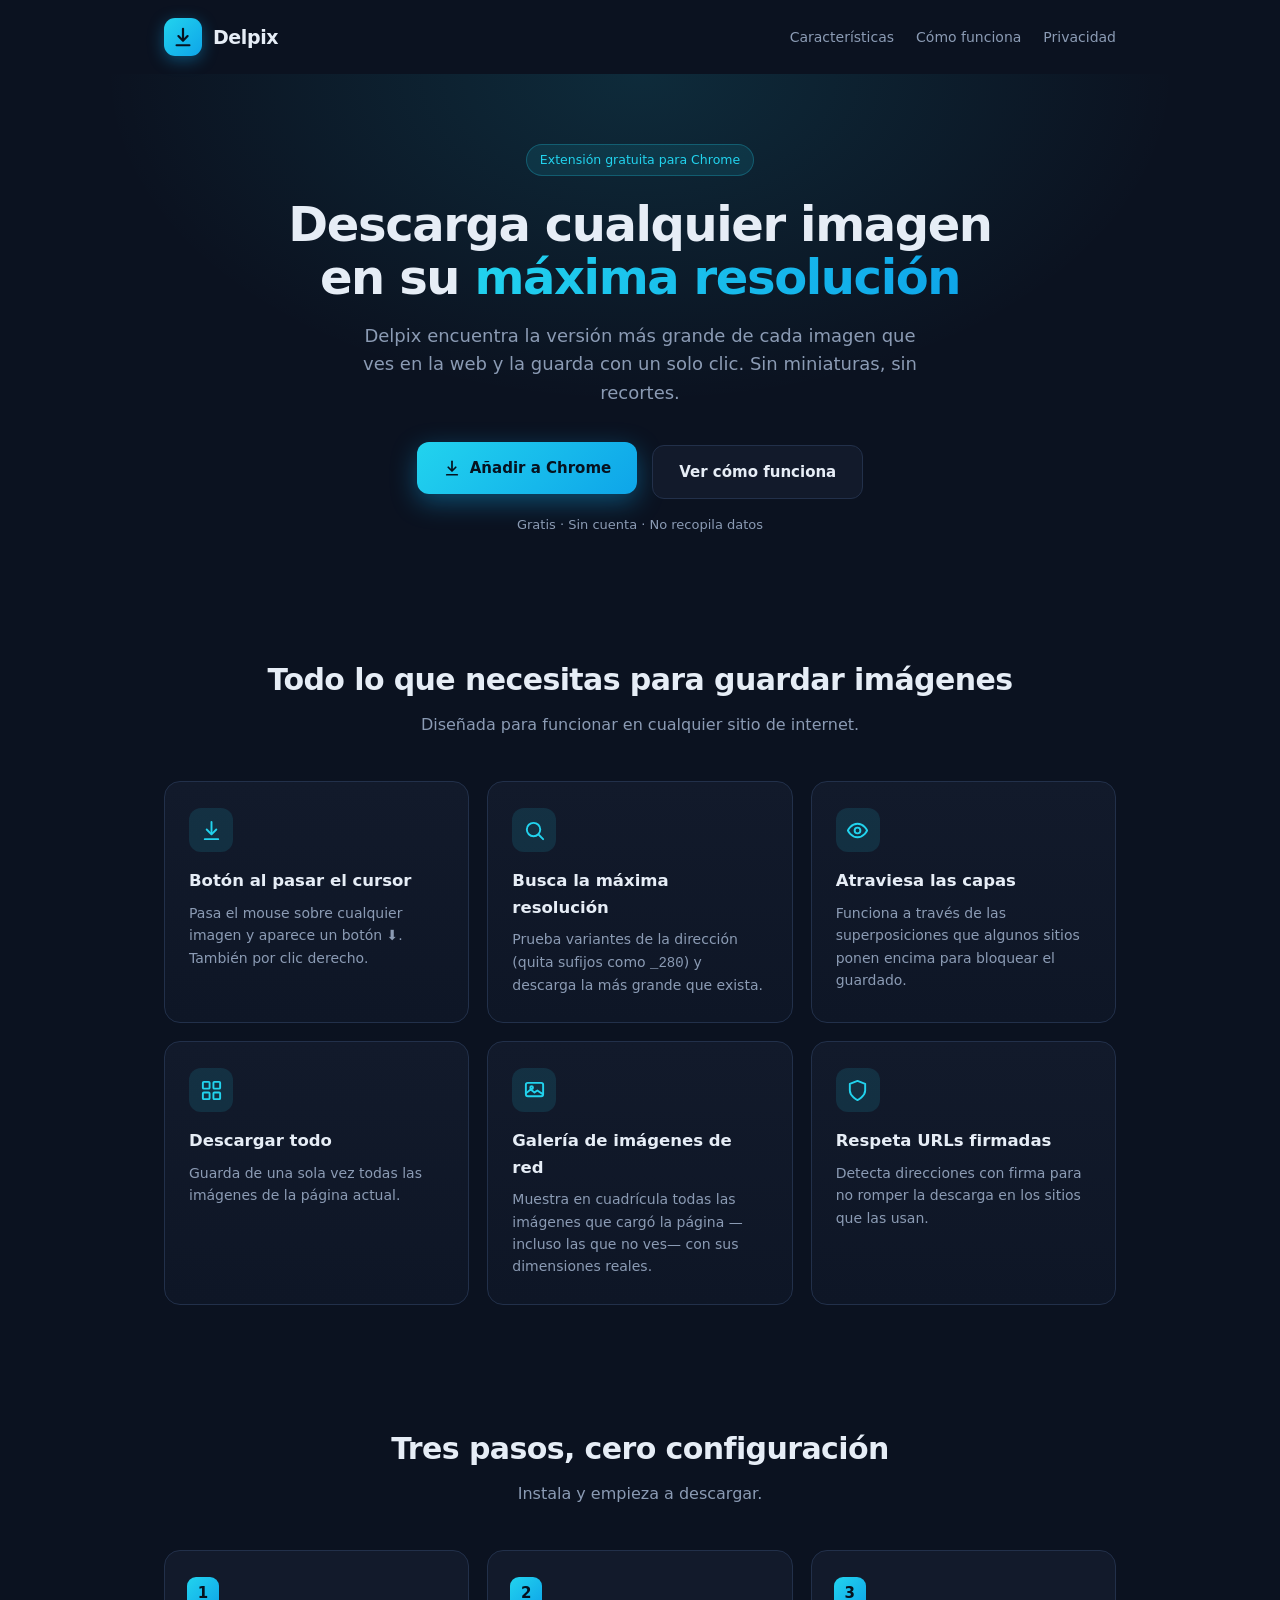
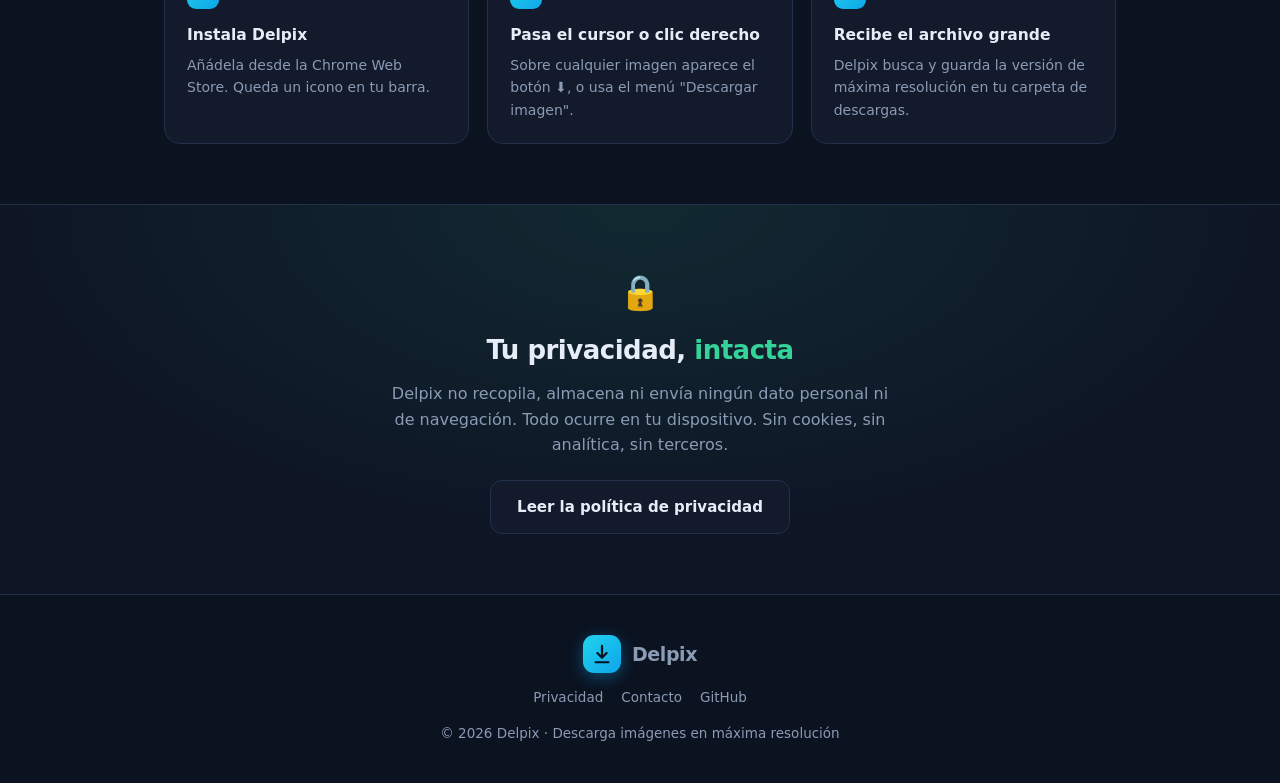
==== docs/index.html @ 4efeecce "Delpix v1.0.0 — extensión de descarga de imágenes en máxima resolución Extensión Chrome MV3 lista pa" ====
<!DOCTYPE html>
<html lang="es">
<head>
  <meta charset="utf-8">
  <meta name="viewport" content="width=device-width, initial-scale=1">
  <title>Delpix — Descarga imágenes en máxima resolución</title>
  <meta name="description" content="Delpix descarga cualquier imagen de la web en su máxima resolución con un solo clic. Extensión gratuita para Chrome.">
  <style>
    :root {
      --bg: #0b1220; --bg-2: #0e1626; --surface: #121a2b; --surface-2: #18233a;
      --border: #22304a; --text: #e6edf6; --muted: #8b9bb4;
      --accent: #22d3ee; --accent-2: #0ea5e9; --hd: #34d399;
    }
    * { box-sizing: border-box; }
    html { scroll-behavior: smooth; }
    body {
      margin: 0; font-family: system-ui, -apple-system, Segoe UI, sans-serif;
      background: var(--bg); color: var(--text); line-height: 1.6;
      -webkit-font-smoothing: antialiased;
    }
    a { color: var(--accent); text-decoration: none; }
    .wrap { max-width: 1000px; margin: 0 auto; padding: 0 24px; }

    /* Nav */
    nav {
      display: flex; align-items: center; justify-content: space-between;
      padding: 18px 24px; max-width: 1000px; margin: 0 auto;
    }
    .brand { display: flex; align-items: center; gap: 11px; }
    .logo {
      width: 38px; height: 38px; border-radius: 11px; display: grid; place-items: center;
      background: linear-gradient(135deg, var(--accent), var(--accent-2));
      box-shadow: 0 4px 16px rgba(14,165,233,0.4);
    }
    .logo svg { width: 22px; height: 22px; }
    .brand b { font-size: 19px; letter-spacing: -0.4px; }
    nav .links { display: flex; gap: 22px; align-items: center; font-size: 14px; }
    nav .links a { color: var(--muted); }
    nav .links a:hover { color: var(--text); }

    /* Hero */
    .hero {
      text-align: center; padding: 70px 24px 60px;
      background:
        radial-gradient(60% 90% at 50% 0%, rgba(34,211,238,0.13), transparent 70%),
        var(--bg);
    }
    .hero .pill {
      display: inline-block; font-size: 12.5px; color: var(--accent);
      background: rgba(34,211,238,0.1); border: 1px solid rgba(34,211,238,0.25);
      padding: 5px 13px; border-radius: 999px; margin-bottom: 22px;
    }
    .hero h1 {
      font-size: 48px; line-height: 1.1; margin: 0 auto 18px; max-width: 760px;
      letter-spacing: -1.4px; font-weight: 800;
    }
    .hero h1 .grad {
      background: linear-gradient(120deg, var(--accent), var(--accent-2));
      -webkit-background-clip: text; background-clip: text; color: transparent;
    }
    .hero p.sub {
      font-size: 18px; color: var(--muted); max-width: 560px; margin: 0 auto 34px;
    }
    .cta {
      display: inline-flex; align-items: center; gap: 9px;
      padding: 14px 26px; border-radius: 12px; font-weight: 700; font-size: 15px;
      color: #06121f; background: linear-gradient(135deg, var(--accent), var(--accent-2));
      box-shadow: 0 8px 26px rgba(14,165,233,0.4); transition: transform 0.08s, filter 0.14s;
    }
    .cta:hover { filter: brightness(1.07); transform: translateY(-1px); }
    .cta svg { width: 18px; height: 18px; }
    .cta.secondary {
      color: var(--text); background: var(--surface); border: 1px solid var(--border);
      box-shadow: none; margin-left: 10px;
    }
    .hero .note { display: block; margin-top: 16px; font-size: 13px; color: var(--muted); }

    /* Sections */
    section { padding: 60px 0; }
    .sec-title { text-align: center; font-size: 30px; letter-spacing: -0.6px; margin: 0 0 8px; }
    .sec-sub { text-align: center; color: var(--muted); margin: 0 0 44px; }

    .grid { display: grid; grid-template-columns: repeat(3, 1fr); gap: 18px; }
    .card {
      background: linear-gradient(180deg, var(--surface), var(--bg-2));
      border: 1px solid var(--border); border-radius: 16px; padding: 26px 24px;
    }
    .card .ic {
      width: 44px; height: 44px; border-radius: 12px; display: grid; place-items: center;
      background: rgba(34,211,238,0.12); margin-bottom: 16px;
    }
    .card .ic svg { width: 23px; height: 23px; stroke: var(--accent); }
    .card h3 { margin: 0 0 7px; font-size: 16.5px; }
    .card p { margin: 0; color: var(--muted); font-size: 14px; }

    /* Steps */
    .steps { display: grid; grid-template-columns: repeat(3, 1fr); gap: 18px; counter-reset: s; }
    .step { position: relative; padding: 26px 22px 22px; background: var(--surface); border: 1px solid var(--border); border-radius: 16px; }
    .step::before {
      counter-increment: s; content: counter(s);
      display: grid; place-items: center; width: 32px; height: 32px; border-radius: 9px;
      font-weight: 800; font-size: 15px; color: #06121f;
      background: linear-gradient(135deg, var(--accent), var(--accent-2)); margin-bottom: 14px;
    }
    .step h3 { margin: 0 0 6px; font-size: 15.5px; }
    .step p { margin: 0; color: var(--muted); font-size: 14px; }

    /* Privacy strip */
    .privacy-strip {
      text-align: center; background:
        radial-gradient(70% 120% at 50% 0%, rgba(52,211,153,0.1), transparent 70%), var(--bg-2);
      border-top: 1px solid var(--border); border-bottom: 1px solid var(--border);
    }
    .privacy-strip .ic { font-size: 34px; }
    .privacy-strip h2 { font-size: 26px; margin: 10px 0 10px; letter-spacing: -0.5px; }
    .privacy-strip p { color: var(--muted); max-width: 520px; margin: 0 auto 22px; }
    .badge-hd { color: var(--hd); }

    /* Footer */
    footer { padding: 40px 24px; text-align: center; color: var(--muted); font-size: 13.5px; }
    footer .brand { justify-content: center; margin-bottom: 14px; }
    footer a { color: var(--muted); }
    footer a:hover { color: var(--text); }
    footer .fl { display: flex; gap: 18px; justify-content: center; margin-bottom: 14px; }

    @media (max-width: 760px) {
      .hero h1 { font-size: 34px; }
      .grid, .steps { grid-template-columns: 1fr; }
      nav .links { display: none; }
      .cta.secondary { margin-left: 0; margin-top: 10px; }
    }
  </style>
</head>
<body>
  <nav>
    <div class="brand">
      <div class="logo">
        <svg viewBox="0 0 24 24" fill="none" stroke="#06121f" stroke-width="2.4" stroke-linecap="round" stroke-linejoin="round"><path d="M12 3v12"/><path d="M7 11l5 5 5-5"/><path d="M5 21h14"/></svg>
      </div>
      <b>Delpix</b>
    </div>
    <div class="links">
      <a href="#features">Características</a>
      <a href="#how">Cómo funciona</a>
      <a href="privacy.html">Privacidad</a>
    </div>
  </nav>

  <header class="hero">
    <span class="pill">Extensión gratuita para Chrome</span>
    <h1>Descarga cualquier imagen en su <span class="grad">máxima resolución</span></h1>
    <p class="sub">Delpix encuentra la versión más grande de cada imagen que ves en la web y la guarda con un solo clic. Sin miniaturas, sin recortes.</p>
    <a class="cta" href="#" id="cws">
      <svg viewBox="0 0 24 24" fill="none" stroke="currentColor" stroke-width="2.3" stroke-linecap="round" stroke-linejoin="round"><path d="M12 3v12"/><path d="M7 11l5 5 5-5"/><path d="M5 21h14"/></svg>
      Añadir a Chrome
    </a>
    <a class="cta secondary" href="#how">Ver cómo funciona</a>
    <span class="note">Gratis · Sin cuenta · No recopila datos</span>
  </header>

  <section id="features">
    <div class="wrap">
      <h2 class="sec-title">Todo lo que necesitas para guardar imágenes</h2>
      <p class="sec-sub">Diseñada para funcionar en cualquier sitio de internet.</p>
      <div class="grid">
        <div class="card">
          <div class="ic"><svg viewBox="0 0 24 24" fill="none" stroke-width="2" stroke-linecap="round" stroke-linejoin="round"><path d="M12 3v12"/><path d="M7 11l5 5 5-5"/><path d="M5 21h14"/></svg></div>
          <h3>Botón al pasar el cursor</h3>
          <p>Pasa el mouse sobre cualquier imagen y aparece un botón ⬇. También por clic derecho.</p>
        </div>
        <div class="card">
          <div class="ic"><svg viewBox="0 0 24 24" fill="none" stroke-width="2" stroke-linecap="round" stroke-linejoin="round"><circle cx="11" cy="11" r="7"/><path d="M21 21l-4.3-4.3"/></svg></div>
          <h3>Busca la máxima resolución</h3>
          <p>Prueba variantes de la dirección (quita sufijos como <code>_280</code>) y descarga la más grande que exista.</p>
        </div>
        <div class="card">
          <div class="ic"><svg viewBox="0 0 24 24" fill="none" stroke-width="2" stroke-linecap="round" stroke-linejoin="round"><path d="M2 12s3-7 10-7 10 7 10 7-3 7-10 7-10-7-10-7z"/><circle cx="12" cy="12" r="3"/></svg></div>
          <h3>Atraviesa las capas</h3>
          <p>Funciona a través de las superposiciones que algunos sitios ponen encima para bloquear el guardado.</p>
        </div>
        <div class="card">
          <div class="ic"><svg viewBox="0 0 24 24" fill="none" stroke-width="2" stroke-linecap="round" stroke-linejoin="round"><rect x="3" y="3" width="7" height="7" rx="1"/><rect x="14" y="3" width="7" height="7" rx="1"/><rect x="3" y="14" width="7" height="7" rx="1"/><rect x="14" y="14" width="7" height="7" rx="1"/></svg></div>
          <h3>Descargar todo</h3>
          <p>Guarda de una sola vez todas las imágenes de la página actual.</p>
        </div>
        <div class="card">
          <div class="ic"><svg viewBox="0 0 24 24" fill="none" stroke-width="2" stroke-linecap="round" stroke-linejoin="round"><rect x="3" y="4" width="18" height="14" rx="2"/><path d="M3 15l5-4 4 3 3-2 6 4"/><circle cx="9" cy="9" r="1.4"/></svg></div>
          <h3>Galería de imágenes de red</h3>
          <p>Muestra en cuadrícula todas las imágenes que cargó la página —incluso las que no ves— con sus dimensiones reales.</p>
        </div>
        <div class="card">
          <div class="ic"><svg viewBox="0 0 24 24" fill="none" stroke-width="2" stroke-linecap="round" stroke-linejoin="round"><path d="M12 22s8-4 8-10V5l-8-3-8 3v7c0 6 8 10 8 10z"/></svg></div>
          <h3>Respeta URLs firmadas</h3>
          <p>Detecta direcciones con firma para no romper la descarga en los sitios que las usan.</p>
        </div>
      </div>
    </div>
  </section>

  <section id="how">
    <div class="wrap">
      <h2 class="sec-title">Tres pasos, cero configuración</h2>
      <p class="sec-sub">Instala y empieza a descargar.</p>
      <div class="steps">
        <div class="step">
          <h3>Instala Delpix</h3>
          <p>Añádela desde la Chrome Web Store. Queda un icono en tu barra.</p>
        </div>
        <div class="step">
          <h3>Pasa el cursor o clic derecho</h3>
          <p>Sobre cualquier imagen aparece el botón ⬇, o usa el menú "Descargar imagen".</p>
        </div>
        <div class="step">
          <h3>Recibe el archivo grande</h3>
          <p>Delpix busca y guarda la versión de máxima resolución en tu carpeta de descargas.</p>
        </div>
      </div>
    </div>
  </section>

  <section class="privacy-strip">
    <div class="wrap">
      <div class="ic">🔒</div>
      <h2>Tu privacidad, <span class="badge-hd">intacta</span></h2>
      <p>Delpix no recopila, almacena ni envía ningún dato personal ni de navegación. Todo ocurre en tu dispositivo. Sin cookies, sin analítica, sin terceros.</p>
      <a class="cta secondary" href="privacy.html" style="margin-left:0;">Leer la política de privacidad</a>
    </div>
  </section>

  <footer>
    <div class="brand">
      <div class="logo">
        <svg viewBox="0 0 24 24" fill="none" stroke="#06121f" stroke-width="2.4" stroke-linecap="round" stroke-linejoin="round"><path d="M12 3v12"/><path d="M7 11l5 5 5-5"/><path d="M5 21h14"/></svg>
      </div>
      <b>Delpix</b>
    </div>
    <div class="fl">
      <a href="privacy.html">Privacidad</a>
      <a href="mailto:richardo.delfin94@gmail.com">Contacto</a>
      <a href="https://github.com/odrac94/delpix">GitHub</a>
    </div>
    <div>© 2026 Delpix · Descarga imágenes en máxima resolución</div>
  </footer>
</body>
</html>
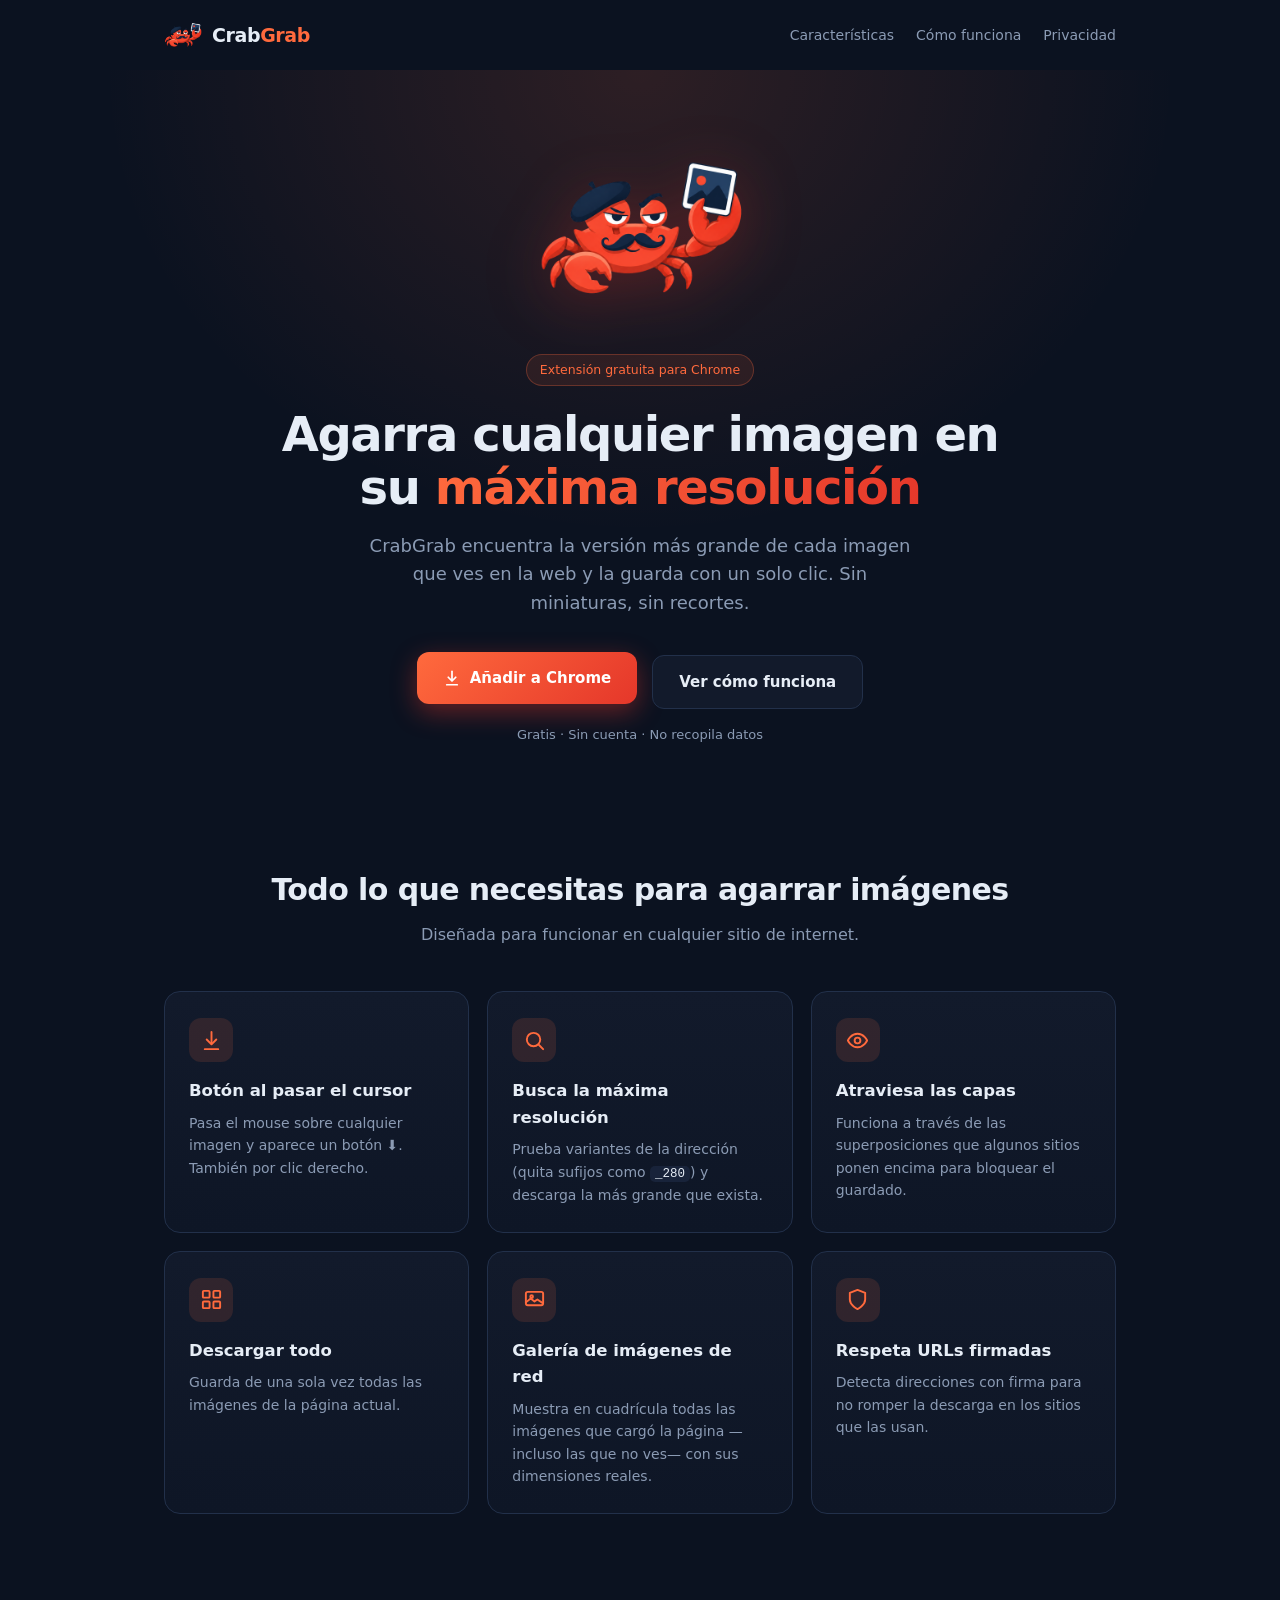
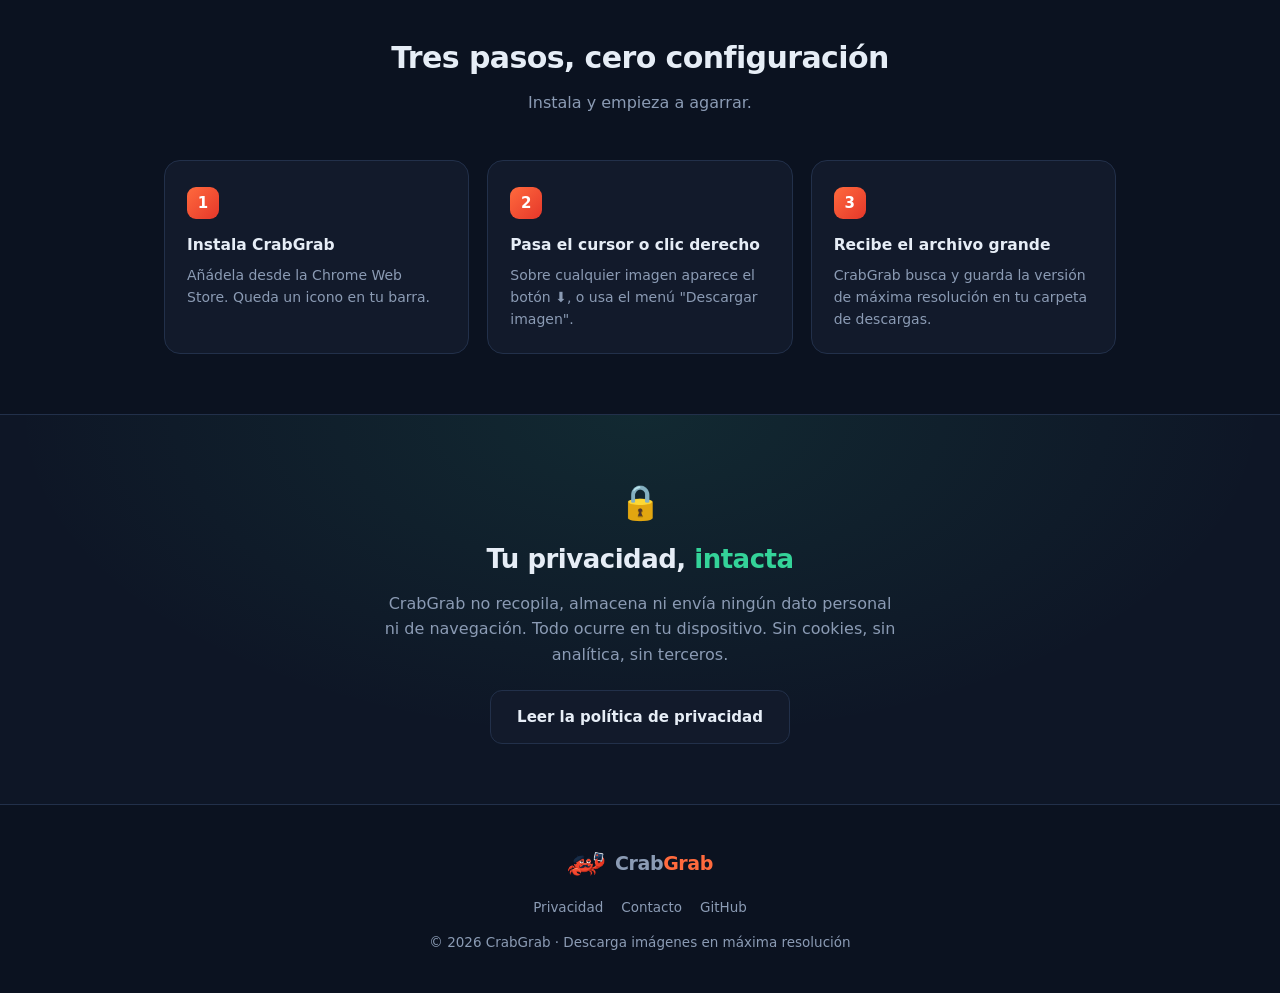
==== commit abc72d02: "Rebrand Delpix a CrabGrab: nombre, paleta rojo/coral, iconos de cangrejo y URLs del repo Co-Authored" ====
--- a/docs/index.html
+++ b/docs/index.html
@@ -3,13 +3,13 @@
 <head>
   <meta charset="utf-8">
   <meta name="viewport" content="width=device-width, initial-scale=1">
-  <title>Delpix — Descarga imágenes en máxima resolución</title>
-  <meta name="description" content="Delpix descarga cualquier imagen de la web en su máxima resolución con un solo clic. Extensión gratuita para Chrome.">
+  <title>CrabGrab — Descarga imágenes en máxima resolución</title>
+  <meta name="description" content="CrabGrab descarga cualquier imagen de la web en su máxima resolución con un solo clic. Extensión gratuita para Chrome.">
   <style>
     :root {
       --bg: #0b1220; --bg-2: #0e1626; --surface: #121a2b; --surface-2: #18233a;
       --border: #22304a; --text: #e6edf6; --muted: #8b9bb4;
-      --accent: #22d3ee; --accent-2: #0ea5e9; --hd: #34d399;
+      --accent: #ff6a3d; --accent-2: #e5372a; --hd: #34d399;
     }
     * { box-sizing: border-box; }
     html { scroll-behavior: smooth; }
@@ -24,34 +24,31 @@
     /* Nav */
     nav {
       display: flex; align-items: center; justify-content: space-between;
-      padding: 18px 24px; max-width: 1000px; margin: 0 auto;
-    }
-    .brand { display: flex; align-items: center; gap: 11px; }
-    .logo {
-      width: 38px; height: 38px; border-radius: 11px; display: grid; place-items: center;
-      background: linear-gradient(135deg, var(--accent), var(--accent-2));
-      box-shadow: 0 4px 16px rgba(14,165,233,0.4);
-    }
-    .logo svg { width: 22px; height: 22px; }
+      padding: 16px 24px; max-width: 1000px; margin: 0 auto;
+    }
+    .brand { display: flex; align-items: center; gap: 10px; }
+    .brand img { width: 38px; height: 38px; display: block; }
     .brand b { font-size: 19px; letter-spacing: -0.4px; }
+    .brand b .g { color: var(--accent); }
     nav .links { display: flex; gap: 22px; align-items: center; font-size: 14px; }
     nav .links a { color: var(--muted); }
     nav .links a:hover { color: var(--text); }
 
     /* Hero */
     .hero {
-      text-align: center; padding: 70px 24px 60px;
+      text-align: center; padding: 54px 24px 60px;
       background:
-        radial-gradient(60% 90% at 50% 0%, rgba(34,211,238,0.13), transparent 70%),
+        radial-gradient(60% 90% at 50% 0%, rgba(255,106,61,0.14), transparent 70%),
         var(--bg);
     }
+    .hero .heroimg { width: 210px; max-width: 62%; height: auto; margin: 0 auto 20px; display: block; filter: drop-shadow(0 12px 30px rgba(229,55,42,0.28)); }
     .hero .pill {
       display: inline-block; font-size: 12.5px; color: var(--accent);
-      background: rgba(34,211,238,0.1); border: 1px solid rgba(34,211,238,0.25);
+      background: rgba(255,106,61,0.1); border: 1px solid rgba(255,106,61,0.28);
       padding: 5px 13px; border-radius: 999px; margin-bottom: 22px;
     }
     .hero h1 {
-      font-size: 48px; line-height: 1.1; margin: 0 auto 18px; max-width: 760px;
+      font-size: 48px; line-height: 1.1; margin: 0 auto 18px; max-width: 780px;
       letter-spacing: -1.4px; font-weight: 800;
     }
     .hero h1 .grad {
@@ -64,8 +61,8 @@
     .cta {
       display: inline-flex; align-items: center; gap: 9px;
       padding: 14px 26px; border-radius: 12px; font-weight: 700; font-size: 15px;
-      color: #06121f; background: linear-gradient(135deg, var(--accent), var(--accent-2));
-      box-shadow: 0 8px 26px rgba(14,165,233,0.4); transition: transform 0.08s, filter 0.14s;
+      color: #fff; background: linear-gradient(135deg, var(--accent), var(--accent-2));
+      box-shadow: 0 8px 26px rgba(229,55,42,0.42); transition: transform 0.08s, filter 0.14s;
     }
     .cta:hover { filter: brightness(1.07); transform: translateY(-1px); }
     .cta svg { width: 18px; height: 18px; }
@@ -87,11 +84,12 @@
     }
     .card .ic {
       width: 44px; height: 44px; border-radius: 12px; display: grid; place-items: center;
-      background: rgba(34,211,238,0.12); margin-bottom: 16px;
+      background: rgba(255,106,61,0.13); margin-bottom: 16px;
     }
     .card .ic svg { width: 23px; height: 23px; stroke: var(--accent); }
     .card h3 { margin: 0 0 7px; font-size: 16.5px; }
     .card p { margin: 0; color: var(--muted); font-size: 14px; }
+    .card code { background: var(--surface-2); padding: 1px 5px; border-radius: 5px; font-size: 12.5px; color: var(--text); }
 
     /* Steps */
     .steps { display: grid; grid-template-columns: repeat(3, 1fr); gap: 18px; counter-reset: s; }
@@ -99,7 +97,7 @@
     .step::before {
       counter-increment: s; content: counter(s);
       display: grid; place-items: center; width: 32px; height: 32px; border-radius: 9px;
-      font-weight: 800; font-size: 15px; color: #06121f;
+      font-weight: 800; font-size: 15px; color: #fff;
       background: linear-gradient(135deg, var(--accent), var(--accent-2)); margin-bottom: 14px;
     }
     .step h3 { margin: 0 0 6px; font-size: 15.5px; }
@@ -134,10 +132,8 @@
 <body>
   <nav>
     <div class="brand">
-      <div class="logo">
-        <svg viewBox="0 0 24 24" fill="none" stroke="#06121f" stroke-width="2.4" stroke-linecap="round" stroke-linejoin="round"><path d="M12 3v12"/><path d="M7 11l5 5 5-5"/><path d="M5 21h14"/></svg>
-      </div>
-      <b>Delpix</b>
+      <img src="crab.png" alt="CrabGrab">
+      <b>Crab<span class="g">Grab</span></b>
     </div>
     <div class="links">
       <a href="#features">Características</a>
@@ -147,9 +143,10 @@
   </nav>
 
   <header class="hero">
+    <img class="heroimg" src="crab.png" alt="CrabGrab">
     <span class="pill">Extensión gratuita para Chrome</span>
-    <h1>Descarga cualquier imagen en su <span class="grad">máxima resolución</span></h1>
-    <p class="sub">Delpix encuentra la versión más grande de cada imagen que ves en la web y la guarda con un solo clic. Sin miniaturas, sin recortes.</p>
+    <h1>Agarra cualquier imagen en su <span class="grad">máxima resolución</span></h1>
+    <p class="sub">CrabGrab encuentra la versión más grande de cada imagen que ves en la web y la guarda con un solo clic. Sin miniaturas, sin recortes.</p>
     <a class="cta" href="#" id="cws">
       <svg viewBox="0 0 24 24" fill="none" stroke="currentColor" stroke-width="2.3" stroke-linecap="round" stroke-linejoin="round"><path d="M12 3v12"/><path d="M7 11l5 5 5-5"/><path d="M5 21h14"/></svg>
       Añadir a Chrome
@@ -160,7 +157,7 @@
 
   <section id="features">
     <div class="wrap">
-      <h2 class="sec-title">Todo lo que necesitas para guardar imágenes</h2>
+      <h2 class="sec-title">Todo lo que necesitas para agarrar imágenes</h2>
       <p class="sec-sub">Diseñada para funcionar en cualquier sitio de internet.</p>
       <div class="grid">
         <div class="card">
@@ -200,10 +197,10 @@
   <section id="how">
     <div class="wrap">
       <h2 class="sec-title">Tres pasos, cero configuración</h2>
-      <p class="sec-sub">Instala y empieza a descargar.</p>
+      <p class="sec-sub">Instala y empieza a agarrar.</p>
       <div class="steps">
         <div class="step">
-          <h3>Instala Delpix</h3>
+          <h3>Instala CrabGrab</h3>
           <p>Añádela desde la Chrome Web Store. Queda un icono en tu barra.</p>
         </div>
         <div class="step">
@@ -212,7 +209,7 @@
         </div>
         <div class="step">
           <h3>Recibe el archivo grande</h3>
-          <p>Delpix busca y guarda la versión de máxima resolución en tu carpeta de descargas.</p>
+          <p>CrabGrab busca y guarda la versión de máxima resolución en tu carpeta de descargas.</p>
         </div>
       </div>
     </div>
@@ -222,24 +219,22 @@
     <div class="wrap">
       <div class="ic">🔒</div>
       <h2>Tu privacidad, <span class="badge-hd">intacta</span></h2>
-      <p>Delpix no recopila, almacena ni envía ningún dato personal ni de navegación. Todo ocurre en tu dispositivo. Sin cookies, sin analítica, sin terceros.</p>
+      <p>CrabGrab no recopila, almacena ni envía ningún dato personal ni de navegación. Todo ocurre en tu dispositivo. Sin cookies, sin analítica, sin terceros.</p>
       <a class="cta secondary" href="privacy.html" style="margin-left:0;">Leer la política de privacidad</a>
     </div>
   </section>
 
   <footer>
     <div class="brand">
-      <div class="logo">
-        <svg viewBox="0 0 24 24" fill="none" stroke="#06121f" stroke-width="2.4" stroke-linecap="round" stroke-linejoin="round"><path d="M12 3v12"/><path d="M7 11l5 5 5-5"/><path d="M5 21h14"/></svg>
-      </div>
-      <b>Delpix</b>
+      <img src="crab.png" alt="CrabGrab">
+      <b>Crab<span class="g">Grab</span></b>
     </div>
     <div class="fl">
       <a href="privacy.html">Privacidad</a>
       <a href="mailto:richardo.delfin94@gmail.com">Contacto</a>
-      <a href="https://github.com/odrac94/delpix">GitHub</a>
-    </div>
-    <div>© 2026 Delpix · Descarga imágenes en máxima resolución</div>
+      <a href="https://github.com/odrac94/crabgrab">GitHub</a>
+    </div>
+    <div>© 2026 CrabGrab · Descarga imágenes en máxima resolución</div>
   </footer>
 </body>
 </html>
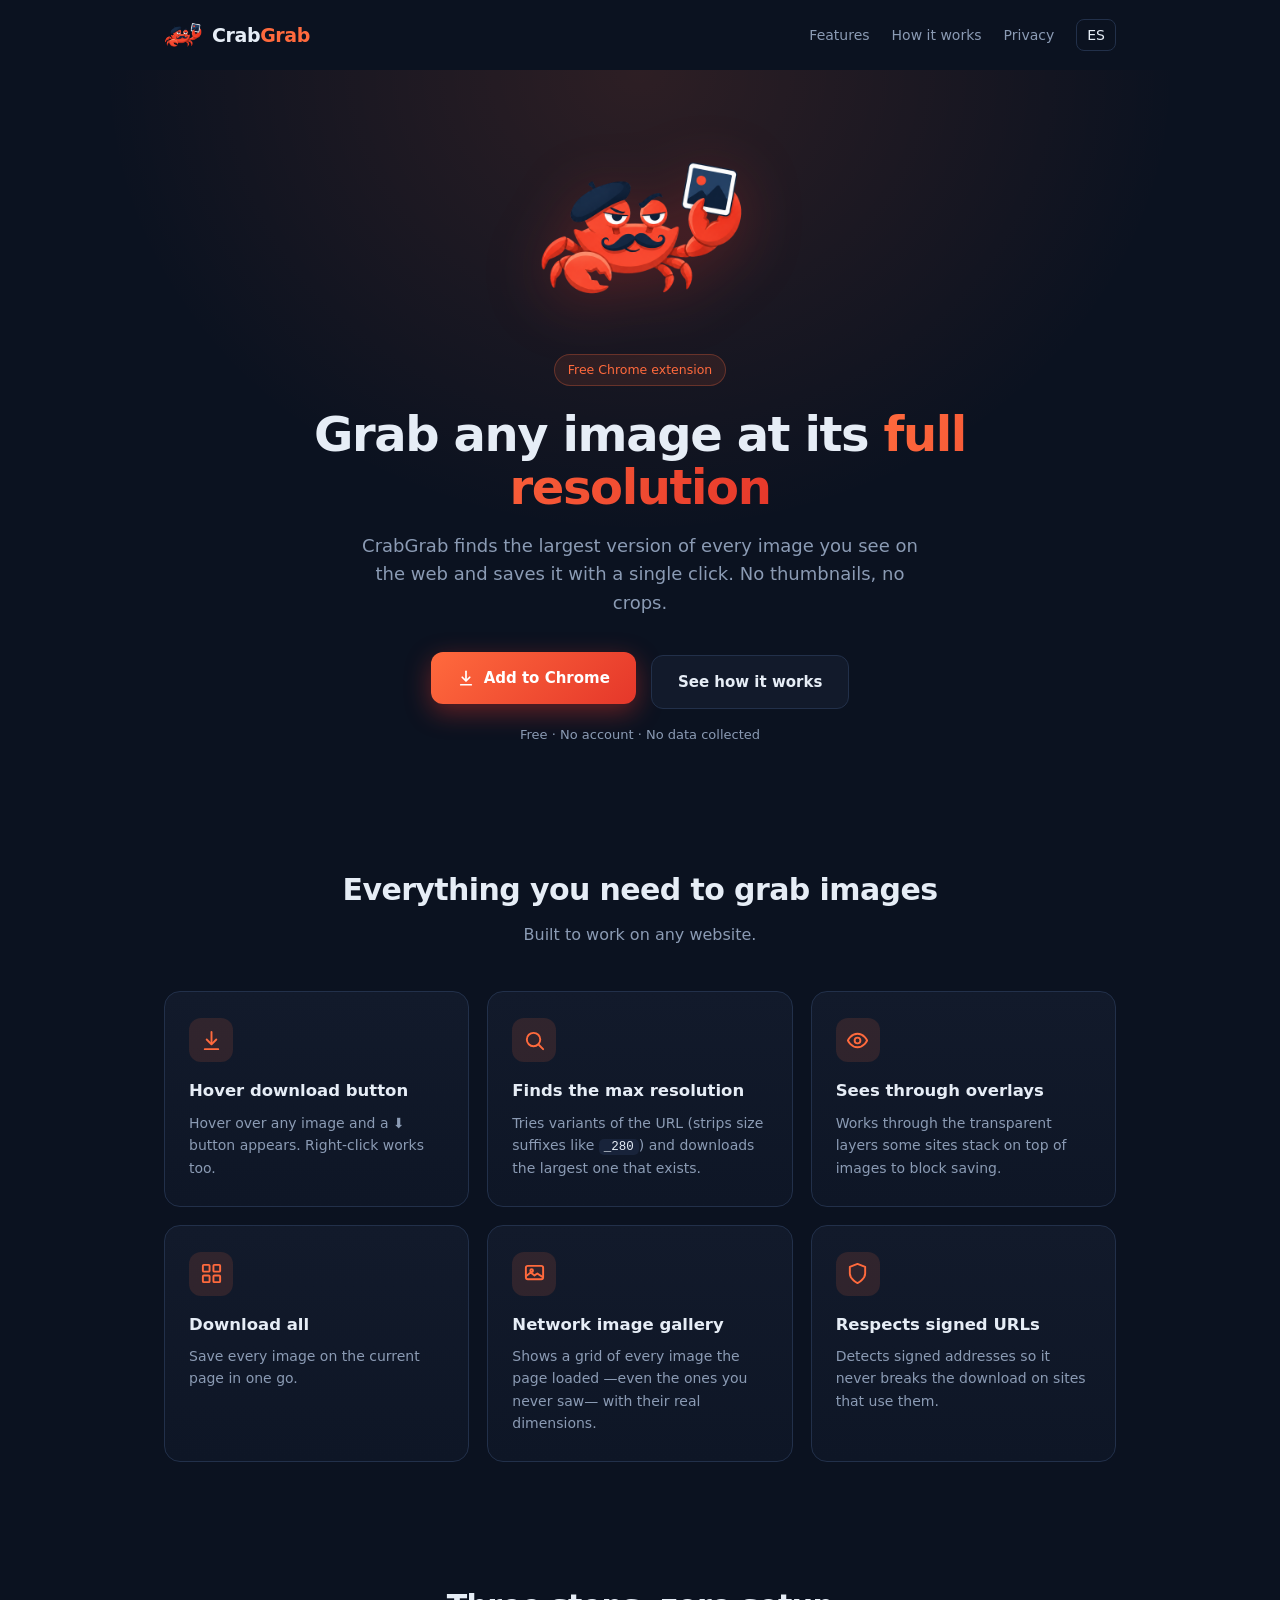
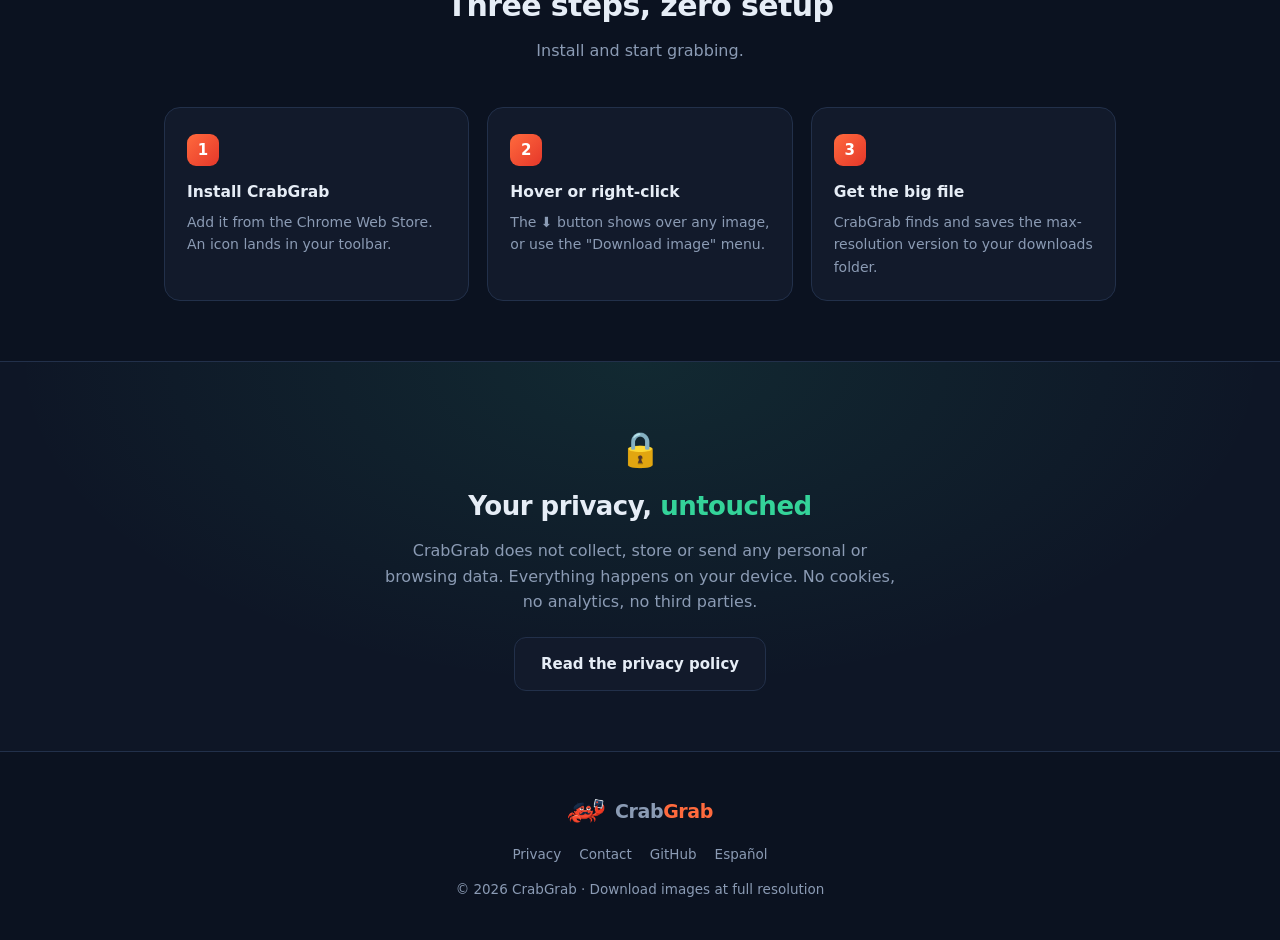
==== commit f958d24d: "Auto-detect browser language on the home: English visitors get the EN site, choice remembered, manua" ====
--- a/docs/index.html
+++ b/docs/index.html
@@ -5,6 +5,21 @@
   <meta name="viewport" content="width=device-width, initial-scale=1">
   <title>CrabGrab — Descarga imágenes en máxima resolución</title>
   <meta name="description" content="CrabGrab descarga cualquier imagen de la web en su máxima resolución con un solo clic. Extensión gratuita para Chrome.">
+  <!-- Language auto-detect: English browsers get the EN home; choice is remembered.
+       ?lang=es (manual switch) forces Spanish and stops the redirect. -->
+  <script>
+  (function () {
+    try {
+      var p = new URLSearchParams(location.search);
+      if (p.get("lang") === "es") { sessionStorage.setItem("cg_lang", "es"); return; }
+      var saved = sessionStorage.getItem("cg_lang");
+      if (saved === "es") return;
+      if (saved === "en") { location.replace("en/"); return; }
+      var l = (navigator.language || navigator.userLanguage || "").toLowerCase();
+      if (l.slice(0, 2) === "en") { sessionStorage.setItem("cg_lang", "en"); location.replace("en/"); }
+    } catch (e) {}
+  })();
+  </script>
   <style>
     :root {
       --bg: #0b1220; --bg-2: #0e1626; --surface: #121a2b; --surface-2: #18233a;
@@ -33,6 +48,7 @@
     nav .links { display: flex; gap: 22px; align-items: center; font-size: 14px; }
     nav .links a { color: var(--muted); }
     nav .links a:hover { color: var(--text); }
+    nav .links a.lang { color: var(--text); border: 1px solid var(--border); border-radius: 8px; padding: 4px 10px; }
 
     /* Hero */
     .hero {
@@ -124,7 +140,7 @@
     @media (max-width: 760px) {
       .hero h1 { font-size: 34px; }
       .grid, .steps { grid-template-columns: 1fr; }
-      nav .links { display: none; }
+      nav .links a:not(.lang) { display: none; }
       .cta.secondary { margin-left: 0; margin-top: 10px; }
     }
   </style>
@@ -139,6 +155,7 @@
       <a href="#features">Características</a>
       <a href="#how">Cómo funciona</a>
       <a href="privacy.html">Privacidad</a>
+      <a class="lang" href="en/index.html">EN</a>
     </div>
   </nav>
 
@@ -231,8 +248,9 @@
     </div>
     <div class="fl">
       <a href="privacy.html">Privacidad</a>
-      <a href="mailto:richardo.delfin94@gmail.com">Contacto</a>
+      <a href="mailto:ricardo.delfinvz@gmail.com">Contacto</a>
       <a href="https://github.com/odrac94/crabgrab">GitHub</a>
+      <a href="en/index.html">English</a>
     </div>
     <div>© 2026 CrabGrab · Descarga imágenes en máxima resolución</div>
   </footer>
